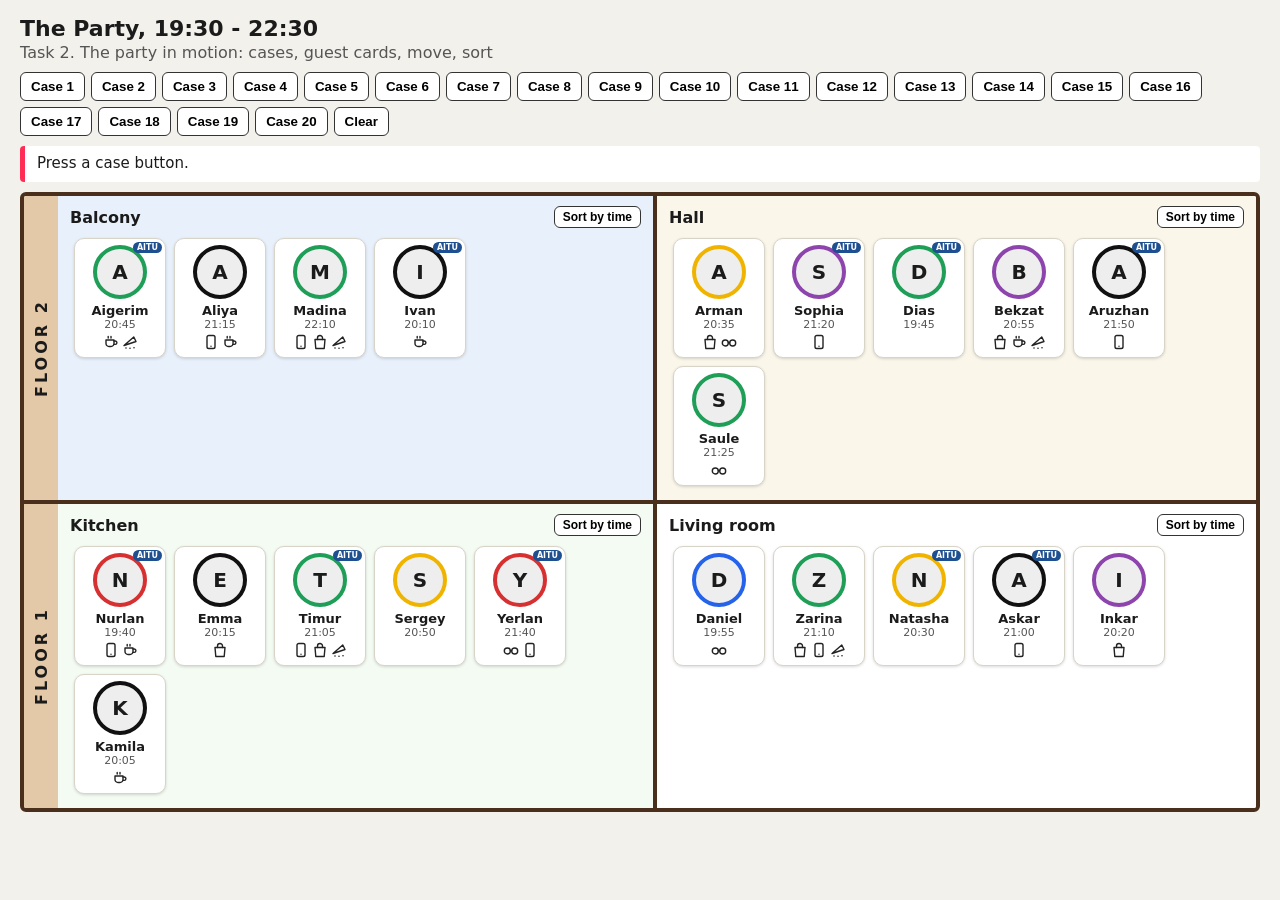
==== index.html @ ee63ddb3 "Add files via upload" ====
<!DOCTYPE html>
<html lang="en">
<head>
    <meta charset="UTF-8">
    <meta name="viewport" content="width=device-width, initial-scale=1">
    <title>Task 2 - The party in motion</title>
    <link rel="stylesheet" href="style.css">
    <script src="https://code.jquery.com/jquery-3.7.1.min.js"></script>
</head>
<body>
    <header>
        <h1>The Party, 19:30 - 22:30</h1>
        <p>Task 2. The party in motion: cases, guest cards, move, sort</p>
    </header>

    <div id="controls"></div>

    <div id="stage">
        <div id="result">Press a case button.</div>
        <div id="house"></div>
    </div>

    <script src="script.js"></script>
</body>
</html>
---- style.css ----
* { box-sizing: border-box; }
body { margin: 0; padding: 16px 20px 40px; font-family: system-ui, Arial, sans-serif; background: #f3f1ec; color: #1b1b1b; }
header h1 { margin: 0 0 2px; font-size: 22px; }
header p { margin: 0 0 10px; color: #555; }

#controls { display: flex; flex-wrap: wrap; gap: 6px; margin-bottom: 10px; max-width: 1340px; }
#controls button, .sort-btn { padding: 6px 10px; border: 1px solid #333; background: #fff; border-radius: 6px; cursor: pointer; font-weight: 600; }
#controls button:hover, .sort-btn:hover { background: #ffe9a8; }

#stage { max-width: 1340px; }
#result { min-height: 36px; margin-bottom: 10px; padding: 8px 12px; background: #fff; border-left: 5px solid #ff2d55; border-radius: 4px; font-size: 15px; }

#house { border: 4px solid #4a2f1d; border-radius: 6px; background: #fff; overflow: hidden; }
.floor { display: flex; border-bottom: 4px solid #4a2f1d; }
.floor:last-child { border-bottom: 0; }
.floor-label { writing-mode: vertical-rl; transform: rotate(180deg); background: #e3c9a8; font-weight: 800; letter-spacing: 3px; padding: 10px 8px; text-align: center; width: 34px; }
.rooms { flex: 1; display: grid; grid-template-columns: 1fr 1fr; }
.room { padding: 10px 12px; min-height: 200px; border-right: 4px solid #4a2f1d; }
.room:last-child { border-right: 0; }
#balcony { background: #e8f1fb; }
#hall { background: #fbf6ea; }
#kitchen { background: #f4fbf2; }
#living-room { background: #fff; }
.room.found { outline: 4px solid #ff2d55; outline-offset: -4px; }
.room-head { display: flex; justify-content: space-between; align-items: center; margin-bottom: 6px; }
.room h3 { margin: 0; font-size: 16px; }
.guests { display: flex; flex-wrap: wrap; }

.guest { position: relative; top: 0; left: 0; width: 92px; margin: 4px; padding: 6px 4px 5px; text-align: center; background: #fff; border: 1px solid #d9d4c8; border-radius: 10px; box-shadow: 0 1px 3px rgba(0,0,0,.15); cursor: pointer; }
.guest.found { background: #fff0f3; border-color: #ff2d55; box-shadow: 0 0 0 3px rgba(255,45,85,.35); }
.avatar { display: block; width: 54px; height: 54px; margin: 0 auto 4px; border-radius: 50%; border: 4px solid #888; background: #fff; object-fit: cover; }
.avatar.fallback { display: flex; align-items: center; justify-content: center; font-weight: 800; font-size: 20px; background: #eee; }
.guest.blue .avatar { border-color: #2563eb; }
.guest.yellow .avatar { border-color: #f0b400; }
.guest.green .avatar { border-color: #1e9e57; }
.guest.red .avatar { border-color: #d63031; }
.guest.purple .avatar { border-color: #8e44ad; }
.guest.black .avatar { border-color: #111; }
.name { font-weight: 700; font-size: 13px; }
.time { font-size: 11px; color: #555; }
.items { display: flex; justify-content: center; gap: 3px; min-height: 18px; margin-top: 3px; }
.icon { display: inline-flex; width: 16px; height: 16px; color: #222; }
.icon svg { width: 16px; height: 16px; }
.badge { position: absolute; top: 3px; right: 3px; background: #1d4f91; color: #fff; font-size: 8px; font-weight: 700; padding: 1px 4px; border-radius: 8px; }

.sort-btn { padding: 3px 8px; font-size: 12px; }
.sort-btn.active { background: #ffe9a8; }
.flyer { pointer-events: none; }
#card { display: none; position: absolute; z-index: 1000; overflow: hidden; background: #fff; border: 2px solid #222; border-radius: 12px; box-shadow: 0 12px 30px rgba(0,0,0,.35); padding: 14px; }
.card-inner { width: 268px; }
.card-inner h3 { margin: 0 0 8px; font-size: 20px; }
.card-inner p { margin: 3px 0; font-size: 14px; }
.moves { display: grid; gap: 5px; margin-top: 10px; }
.moves button { padding: 7px; border: 1px solid #333; background: #f6f6f6; border-radius: 6px; cursor: pointer; }
.moves button:hover { background: #ffe9a8; }
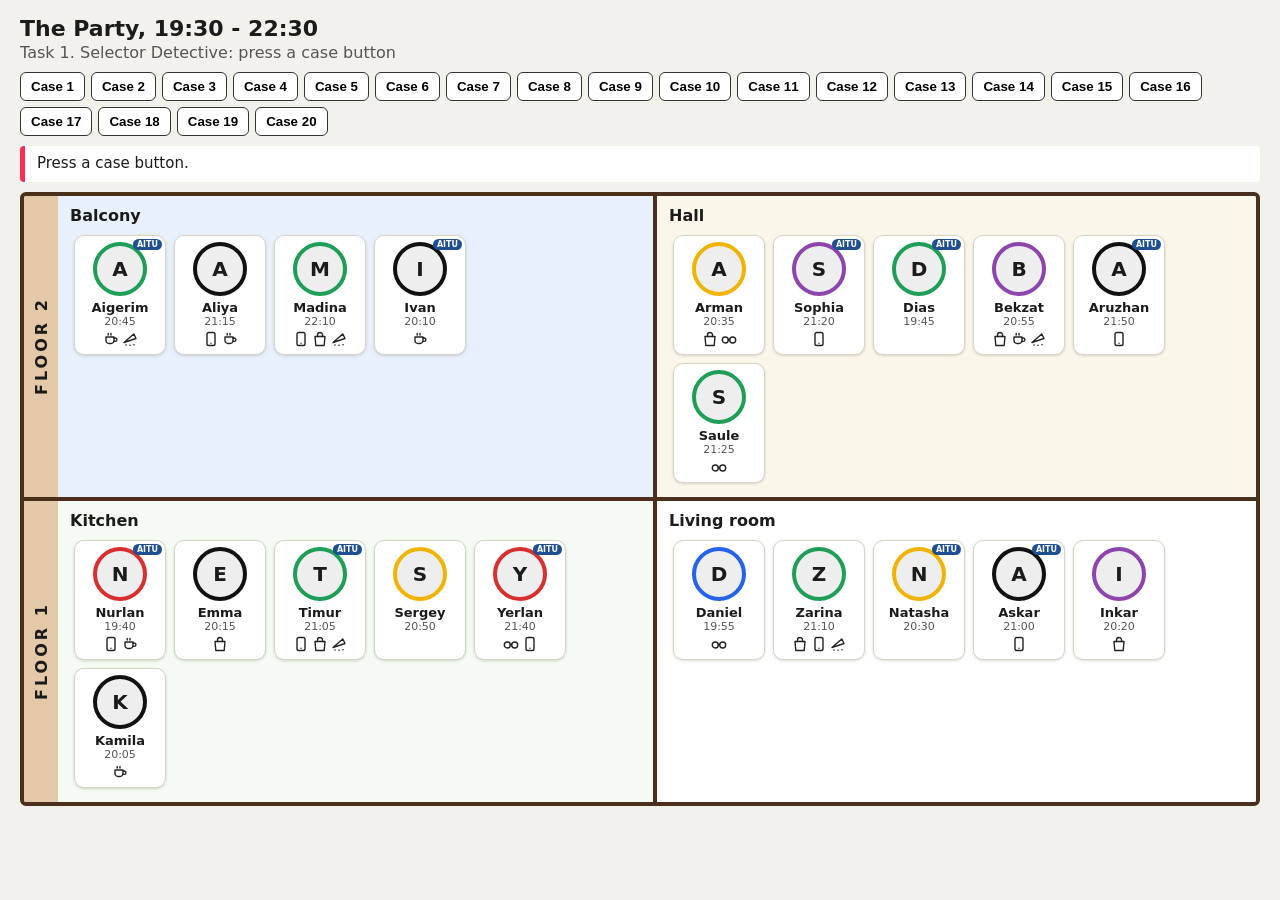
==== commit b7c6f977: "Add files via upload" ====
--- a/index.html
+++ b/index.html
@@ -3,14 +3,14 @@
 <head>
     <meta charset="UTF-8">
     <meta name="viewport" content="width=device-width, initial-scale=1">
-    <title>Task 2 - The party in motion</title>
+    <title>Task 1 - Selector Detective</title>
     <link rel="stylesheet" href="style.css">
     <script src="https://code.jquery.com/jquery-3.7.1.min.js"></script>
 </head>
 <body>
     <header>
         <h1>The Party, 19:30 - 22:30</h1>
-        <p>Task 2. The party in motion: cases, guest cards, move, sort</p>
+        <p>Task 1. Selector Detective: press a case button</p>
     </header>
 
     <div id="controls"></div>
--- a/style.css
+++ b/style.css
@@ -42,14 +42,3 @@
 .icon { display: inline-flex; width: 16px; height: 16px; color: #222; }
 .icon svg { width: 16px; height: 16px; }
 .badge { position: absolute; top: 3px; right: 3px; background: #1d4f91; color: #fff; font-size: 8px; font-weight: 700; padding: 1px 4px; border-radius: 8px; }
-
-.sort-btn { padding: 3px 8px; font-size: 12px; }
-.sort-btn.active { background: #ffe9a8; }
-.flyer { pointer-events: none; }
-#card { display: none; position: absolute; z-index: 1000; overflow: hidden; background: #fff; border: 2px solid #222; border-radius: 12px; box-shadow: 0 12px 30px rgba(0,0,0,.35); padding: 14px; }
-.card-inner { width: 268px; }
-.card-inner h3 { margin: 0 0 8px; font-size: 20px; }
-.card-inner p { margin: 3px 0; font-size: 14px; }
-.moves { display: grid; gap: 5px; margin-top: 10px; }
-.moves button { padding: 7px; border: 1px solid #333; background: #f6f6f6; border-radius: 6px; cursor: pointer; }
-.moves button:hover { background: #ffe9a8; }
